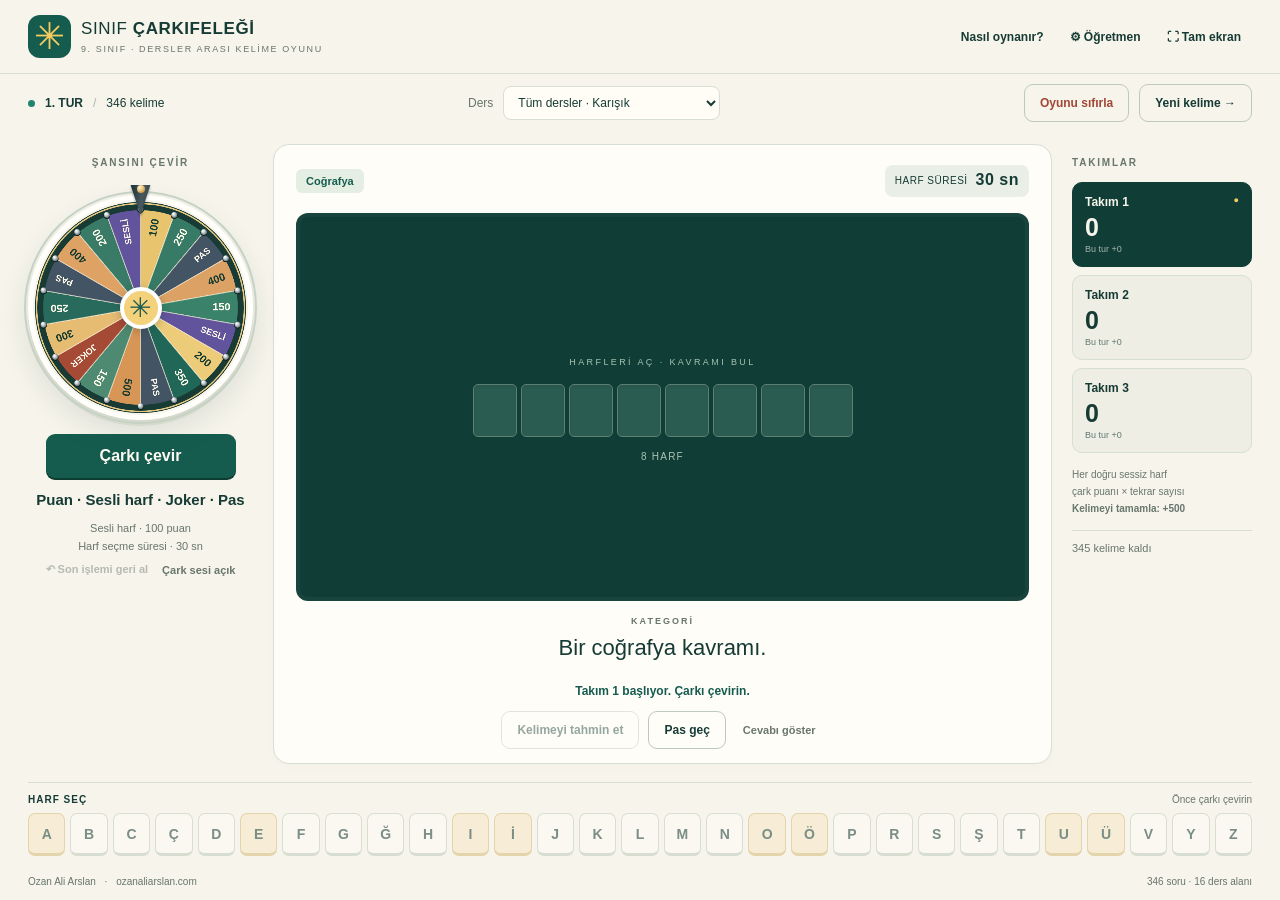
==== carkifelek/index.html @ 792aad3e "Add 18 equal wheel slices and physical peg-and-pointer motion" ====
<!doctype html>
<html lang="tr"><head><meta charset="utf-8"><meta name="viewport" content="width=device-width, initial-scale=1"><meta name="theme-color" content="#103d36"><meta name="description" content="9. sınıflar için dersler arası ve genel kültür oyunu: çarkı çevir, harf söyle, kelimeyi bul."><title>Sınıf Çarkıfeleği | Ozan Ali Arslan</title><link rel="stylesheet" href="style.css?v=5"></head>
<body>
<header><a class="brand" href="./"><span class="brand-icon">✳</span><span>SINIF <strong>ÇARKIFELEĞİ</strong><small>9. SINIF · DERSLER ARASI KELİME OYUNU</small></span></a><div class="header-actions"><button id="helpBtn" class="quiet">Nasıl oynanır?</button><button id="settingsBtn" class="quiet">⚙ Öğretmen</button><button id="fullBtn" class="quiet" title="Tam ekran">⛶ Tam ekran</button></div></header>
<div class="toolbar"><div><span class="live-dot"></span><b id="roundNumber">1. TUR</b><span class="divider">/</span><span id="poolCount"></span></div><label>Ders <select id="courseSelect" aria-label="Ders seçimi"><option value="">Tüm dersler · Karışık</option></select></label><div class="toolbar-actions"><button id="resetBtn" class="outline reset">Oyunu sıfırla</button><button id="nextBtn" class="outline">Yeni kelime →</button></div></div>
<main>
<aside class="wheel-panel"><div class="eyebrow">ŞANSINI ÇEVİR</div><div class="wheel-wrap"><div id="wheelPointer" class="pointer" aria-hidden="true"></div><canvas id="wheel" width="600" height="600" aria-label="18 eş dilimli çark. Üç pas, iki sesli harf ve bir joker."></canvas><div class="wheel-hub">✳</div></div><button id="spinBtn" class="primary spin">Çarkı çevir</button><div id="wheelValue" class="wheel-value">Harf başına puan</div><div class="mini-rule">Sesli harf · 100 puan<br>Harf seçme süresi · 30 sn</div><div class="wheel-tools"><button id="undoBtn" class="text-button">↶ Son işlemi geri al</button><button id="wheelSoundBtn" class="text-button" type="button" aria-pressed="true">Çark sesi açık</button></div></aside>
<section class="stage"><div class="stage-top"><span id="courseBadge" class="course-badge"></span><div id="letterTimer" class="letter-timer" role="timer" aria-label="Harf seçme süresi"><span>HARF SÜRESİ</span><strong id="letterSeconds">30 sn</strong></div></div><div class="board-shell"><div class="board-label">HARFLERİ AÇ · KAVRAMI BUL</div><div id="board" class="board" aria-label="Gizli kelime panosu"></div><div id="letterCount" class="letter-count"></div></div><div class="clue-label">KATEGORİ</div><p id="clue" class="clue"></p><div id="status" role="status" aria-live="polite" class="status"></div><div class="round-actions"><button id="guessBtn" class="outline" disabled title="Tahmin şimdilik kapalı">Kelimeyi tahmin et</button><button id="passBtn" class="outline">Pas geç</button><button id="revealBtn" class="text-button">Cevabı göster</button></div></section>
<aside class="scores"><div class="eyebrow">TAKIMLAR</div><div id="teams"></div><div class="score-note">Her doğru sessiz harf<br>çark puanı × tekrar sayısı<br><b>Kelimeyi tamamla: +500</b></div><div id="progress" class="progress"></div></aside>
</main>
<section class="keyboard-panel" aria-label="Harf seçimi"><div class="keyboard-label"><b>HARF SEÇ</b><span id="keyboardHint">Önce çarkı çevirin</span></div><div id="keyboard" class="keyboard"></div></section>
<footer><span>Ozan Ali Arslan <span class="footer-dot">·</span> ozanaliarslan.com</span><span id="bankInfo"></span></footer>
<dialog id="helpDialog"><div class="modal-head"><h2>Bir çark, bütün dersler.</h2><button data-close aria-label="Kapat">✕</button></div><p>3–4 kişilik takımlar kurun. Öğretmen siteyi tahtaya veya projeksiyona yansıtsın; öğrencilerin söyledikleri harfleri tıklasın.</p><ol>
<li><b>Çarkı çevirin.</b> Çarkta 18 eş dilim var. Üçü PAS. Çark durduğunda harf seçmek için 30 saniyeniz var. Süre dolarsa sıra diğer takıma geçer.</li>
<li><b>Sessiz harf seçin.</b> Doğru harfin tüm yerleri açılır ve her biri çarktaki puanı kazandırır. Doğru harfte yeniden çevirirsiniz. Yanlış harfte sıra geçer.</li>
<li><b>Sesli harf alın.</b> Kapalı sessiz harf kaldığı sürece seçtiğiniz her farklı sesli 100 puana mal olur. Harf kelimede yoksa da bedeli düşer. Tüm sessizler açılınca sesliler ücretsizdir.</li>
<li><b>Kelimeyi tamamlayın.</b> Son harfi açan takım 500 puan alır.</li>
</ol>
<p><b>Çarkın özel dilimleri.</b> <b>SESLİ</b> bir ücretsiz sesli harf hakkı verir. <b>JOKER</b> ücretsiz bir sesli ya da 300 puanlık bir sessiz harf seçtirir. <b>PAS</b> sırayı diğer takıma geçirir. Kelimedeki sesliler zaten açıksa SESLİ hakkı Joker'e dönüşür.</p>
<p><b>Türkçe.</b> I ve İ ayrı harflerdir. İngilizce cevaplarda standart İngilizce büyük harfler kullanılır.</p><p><b>Kategori ipuçları:</b> Ekranda yalnızca “Bir müzik terimi” veya “Bir ilimiz” gibi genel ifadeler görünür. Tanım verilmez; harf açarak ilerlenir.</p><p><b>Sınıf uygulaması:</b> Kelimeyi bulan takım kavramı bir cümleyle açıklasın veya örnek versin. Farklı takım üyeleri sırayla sözcü olsun. İşlediğiniz konular için ders filtresini veya kendi soru bankanızı kullanın.</p><details><summary>İçerik ve öğretim yaklaşımı</summary><p>9. sınıf düzeyindeki temel kavramlar ve ön öğrenmeler seçilmiştir. Kavram–ipucu eşleştirme, sözlü açıklama, örneklendirme ve iş birliği TYMM'nin beceri yaklaşımını destekler. Almanca ikinci yabancı dil, bilişim seçmeli alanı olarak sunulur; dersler okulun programına göre seçilebilir.</p><p><a href="https://tymm.meb.gov.tr/ogretim-programlari" target="_blank" rel="noopener">MEB öğretim programları ↗</a></p></details><button data-close class="primary wide">Oyuna dön</button></dialog>
<dialog id="settingsDialog"><div class="modal-head"><h2>Öğretmen masası</h2><button data-close aria-label="Kapat">✕</button></div><section class="settings-section"><h3>Takımları düzenle</h3><label>Takım sayısı<select id="teamCount"><option>2</option><option selected>3</option><option>4</option><option>5</option><option>6</option></select></label><div id="teamNames"></div><button id="saveTeams" class="primary">Takımları kaydet</button><p class="subtle">Takım sayısını değiştirmek puanları sıfırlar. Yalnızca ad değiştirmek puanları korur.</p></section><section class="settings-section"><h3>Kendi sorunu ekle</h3><form id="customForm"><label>Ders<input id="customCourse" required maxlength="60" placeholder="Örn. Matematik"></label><label>Kategori ipucu<textarea id="customClue" required maxlength="280" placeholder="Örn. Bir müzik terimi veya Bir ilimiz"></textarea></label><label>Cevap<input id="customAnswer" required maxlength="50" placeholder="Örn. MUTLAK DEĞER"></label><button type="submit" class="primary">Soruyu ekle</button></form><p id="customStatus" class="subtle"></p><div id="customList"></div></section><section class="settings-section"><h3>Oyun verileri</h3><p class="subtle">Puanlar ve eklediğiniz sorular bu tarayıcıda saklanır. Başka bilgisayara taşımak için oyun dosyasını dışa aktarın.</p><button id="exportBtn" class="outline">Oyunu dışa aktar</button><button id="importBtn" class="outline">İçe aktar</button><input id="importFile" hidden type="file" accept="application/json,.json"><p id="settingsStatus" role="status"></p></section></dialog>
<dialog id="confirmDialog"><div class="modal-head"><h2 id="confirmTitle"></h2><button data-close aria-label="Kapat">✕</button></div><p id="confirmText"></p><div class="round-actions"><button id="confirmYes" class="primary">Evet, devam et</button><button data-close class="outline">Vazgeç</button></div></dialog>
<script src="questions.js?v=5"></script><script src="app.js?v=5"></script></body></html>
---- carkifelek/style.css ----
:root{--ink:#163b35;--green:#155c4f;--deep:#103d36;--paper:#f6f4eb;--gold:#f3cc62;--line:#d7ded3;--muted:#68766c;--tile:clamp(24px,3.1vw,44px)}*{box-sizing:border-box}body{margin:0;background:var(--paper);color:var(--ink);font-family:Inter,Arial,sans-serif;min-height:100dvh;display:flex;flex-direction:column}button,input,select,textarea{font:inherit}button,select{cursor:pointer}button{border:0;border-radius:9px;padding:11px 15px;font-weight:700;transition:background .15s,transform .15s}button:hover:not(:disabled){filter:brightness(.95);transform:translateY(-1px)}button:focus-visible,select:focus-visible,input:focus-visible,textarea:focus-visible{outline:3px solid #d49d23;outline-offset:3px}button:disabled{cursor:default;opacity:.45}header{display:flex;justify-content:space-between;align-items:center;padding:15px 28px;border-bottom:1px solid var(--line);gap:12px}.brand{text-decoration:none;display:flex;align-items:center;gap:10px;color:var(--ink);font-size:17px;letter-spacing:.6px}.brand strong{font-weight:850}.brand small{display:block;font-size:9px;letter-spacing:1.6px;margin-top:5px;color:var(--muted)}.brand-icon{background:var(--green);color:var(--gold);width:43px;height:43px;border-radius:12px;display:grid;place-items:center;font-size:37px}.header-actions{display:flex;gap:4px}.quiet{background:transparent;font-size:12px;padding:9px 11px;color:var(--ink)}.toolbar{padding:10px 28px;display:flex;align-items:center;justify-content:space-between;gap:16px;font-size:12px}.toolbar>div{display:flex;gap:10px;align-items:center}.live-dot{width:7px;height:7px;background:#22836e;border-radius:50%}.divider{color:#aab6ad}.toolbar label{display:flex;align-items:center;gap:10px;color:var(--muted)}select{border:1px solid var(--line);border-radius:8px;padding:8px 26px 8px 10px;background:#fffdf6;color:var(--ink);max-width:300px}.outline{background:transparent;border:1px solid #bdc9bd;color:var(--ink);font-size:12px}.primary{background:var(--green);color:#fffdf4;box-shadow:0 2px 0 #0c3c32}.primary span{font-size:11px;margin-left:10px;padding:3px 6px;border-radius:5px;background:#ffffff20}.text-button{background:transparent;color:var(--muted);font-size:11px;padding:8px}.danger{background:#f6e4dd;color:#973d29;margin-top:14px;font-size:12px}main{display:grid;grid-template-columns:225px minmax(0,1fr) 180px;gap:20px;margin:2px 28px 12px;flex:1;min-height:370px}.wheel-panel{display:flex;align-items:center;flex-direction:column;padding:13px 0}.eyebrow{font-size:10px;letter-spacing:1.8px;color:var(--muted);font-weight:800}.wheel-wrap{width:212px;height:212px;position:relative;margin:19px 0 14px}canvas{display:block;width:100%;height:100%;border-radius:50%;box-shadow:0 6px 0 #d6dacc,0 12px 30px #173e3520;border:5px solid #fffefa;transition:transform 2.8s cubic-bezier(.12,.7,.15,1)}.pointer{position:absolute;top:-9px;left:calc(50% - 10px);z-index:2;width:0;height:0;border-left:10px solid transparent;border-right:10px solid transparent;border-top:24px solid var(--ink);filter:drop-shadow(0 2px 1px #ffffff77)}.wheel-hub{position:absolute;left:calc(50% - 21px);top:calc(50% - 21px);width:42px;height:42px;background:var(--paper);border:4px solid #fff;border-radius:50%;display:grid;place-items:center;font-size:27px;color:var(--green)}.spin{width:190px;padding:13px}.wheel-value{font-weight:700;font-size:15px;margin-top:13px;text-align:center;min-height:19px}.mini-rule{font-size:11px;line-height:1.6;color:var(--muted);text-align:center;margin-top:10px}.stage{background:#fffdf8;border:1px solid var(--line);border-radius:16px;padding:20px 22px 14px;display:flex;flex-direction:column;align-items:center;min-width:0;box-shadow:0 4px 10px #24483604}.stage-top{display:flex;justify-content:space-between;width:100%;align-items:center;gap:12px}.course-badge{color:var(--green);background:#e5eee3;padding:6px 10px;border-radius:6px;font-size:11px;font-weight:800;max-width:65%}.theme{font-size:11px;color:var(--muted);text-align:right}.board-shell{background:var(--deep);border-radius:12px;width:100%;padding:18px 10px 14px;margin:16px 0 15px;flex:1;display:flex;flex-direction:column;align-items:center;justify-content:center;min-height:168px;box-shadow:inset 0 0 0 4px #ffffff09}.board-label{font-size:9px;letter-spacing:2.4px;color:#a5c3b1;margin-bottom:17px}.board{display:flex;flex-wrap:wrap;justify-content:center;align-items:center;gap:9px 15px;width:100%;max-width:100%}.word{display:flex;gap:4px;max-width:100%}.tile{width:var(--tile);height:calc(var(--tile)*1.2);background:#f4f2df;border-radius:5px;border-bottom:3px solid #c4c8b5;display:grid;place-items:center;color:var(--ink);font-size:calc(var(--tile)*.63);font-weight:800;box-shadow:0 2px 2px #0002}.tile.hidden{background:#2b5c51;border:1px solid #5c8072;color:transparent;box-shadow:inset 0 2px 3px #0001}.tile.revealed{background:#f7d56b;animation:light .6s ease}.letter-count{font-size:10px;color:#abc3b4;letter-spacing:1.2px;margin-top:14px}.clue-label{font-size:9px;letter-spacing:2px;color:var(--muted);font-weight:700}.clue{font-size:clamp(15px,1.5vw,21px);line-height:1.4;text-align:center;margin:7px 0 11px;max-width:760px}.status{font-size:12px;font-weight:700;min-height:32px;text-align:center;color:var(--green);display:flex;align-items:center;justify-content:center}.status.error{color:#a7472e}.status.win{color:#8b6511}.round-actions{display:flex;flex-wrap:wrap;align-items:center;justify-content:center;gap:9px;margin-top:4px}.round-actions .primary{font-size:12px}.scores{padding-top:13px}.scores>.eyebrow{margin-bottom:14px}.team-card{padding:12px;border:1px solid var(--line);border-radius:10px;margin-bottom:8px;background:#eeeee4;position:relative}.team-card.active{background:var(--deep);color:var(--paper);border-color:var(--deep)}.team-name{font-weight:700;font-size:12px;overflow-wrap:anywhere;padding-right:15px}.team-card.active .team-name:after{content:'●';color:var(--gold);position:absolute;right:12px;top:12px;font-size:9px}.team-score{font-size:25px;letter-spacing:-.8px;font-weight:800;margin-top:4px}.team-round{font-size:9px;opacity:.65;margin-top:2px}.score-note{font-size:10px;color:var(--muted);line-height:1.7;margin:13px 0}.progress{border-top:1px solid var(--line);padding-top:11px;color:var(--muted);font-size:11px}.keyboard-panel{margin:0 28px;padding:11px 0 9px;border-top:1px solid var(--line)}.keyboard-label{display:flex;justify-content:space-between;font-size:10px;letter-spacing:1px;margin-bottom:8px}.keyboard-label span{color:var(--muted);letter-spacing:0}.keyboard{display:flex;flex-wrap:wrap;justify-content:center;gap:5px}.key{height:36px;min-width:31px;flex:1;max-width:46px;padding:5px 2px;border:1px solid #bfcdbf;border-bottom:3px solid #c0cbbc;border-radius:7px;background:#fffdf7;color:var(--ink);font-size:14px}.key.hit:disabled{background:#cbe4d4;color:#1f6756;opacity:1;border-color:#a7cdb8}.key.miss:disabled{background:#e5e5dd;color:#a8aea6;opacity:1;border-color:#dddfd5}.key:disabled:not(.hit):not(.miss){opacity:.55}footer{display:flex;justify-content:space-between;padding:11px 28px 13px;font-size:10px;color:var(--muted)}.footer-dot{margin:0 6px}dialog{border:1px solid #c8d4c7;border-radius:18px;background:var(--paper);color:var(--ink);padding:27px;max-width:660px;width:calc(100% - 32px);max-height:85dvh;box-shadow:0 20px 90px #001d2866}dialog::backdrop{background:#092e2ad9;backdrop-filter:blur(5px)}dialog p,dialog li{font-size:14px;line-height:1.65}.modal-head{display:flex;align-items:center;justify-content:space-between;gap:12px;margin-bottom:18px}.modal-head h2{font-size:24px;letter-spacing:-.5px;margin:0}.modal-head button{background:#e5e8db;color:var(--ink);padding:8px 12px}dialog label{display:flex;flex-direction:column;gap:6px;font-size:12px;margin-bottom:12px;font-weight:700}input,textarea{width:100%;padding:11px;border:1px solid #bfcbbe;border-radius:8px;background:#fffefa;color:var(--ink)}textarea{min-height:75px;resize:vertical}.subtle{color:var(--muted);font-size:12px!important}.wide{width:100%;margin-top:15px}details{font-size:12px;margin-top:20px}summary{cursor:pointer;font-weight:700}.settings-section{padding:0 0 22px;margin-bottom:20px;border-bottom:1px solid var(--line)}h3{font-size:16px}.custom-item{padding:9px;background:#e9ede0;border-radius:8px;margin-top:7px;display:flex;justify-content:space-between;gap:15px;font-size:12px;align-items:center}.custom-item button{padding:5px 8px;color:#9a4834;background:#fff9}.portrait-note{display:none}@keyframes light{0%{transform:rotateY(90deg);background:#fffef3;box-shadow:0 0 28px #ffec9d}100%{transform:rotateY(0)}}@media(min-width:1100px) and (min-height:780px){main{margin-top:12px;margin-bottom:18px}.wheel-wrap{width:225px;height:225px;margin-top:27px}.clue{font-size:22px}.board-shell{min-height:230px}.key{height:43px}}@media(max-height:730px) and (min-width:1000px){header{padding-top:10px;padding-bottom:10px}.toolbar{padding-top:6px;padding-bottom:8px}main{min-height:332px;gap:15px}.wheel-wrap{width:185px;height:185px;margin:12px 0}.stage{padding:14px 17px 10px}.board-shell{margin:12px 0 10px;min-height:145px;padding:12px 8px}.board-label{margin-bottom:12px}.letter-count{margin-top:12px}.clue{font-size:17px;margin:6px 0}.mini-rule{margin-top:7px}.team-card{padding:9px}.team-score{font-size:23px}.keyboard-panel{padding-top:8px}.key{height:33px}footer{padding-top:8px;padding-bottom:9px}}@media(max-width:1100px){main{grid-template-columns:185px minmax(0,1fr) 145px;gap:13px;margin-left:18px;margin-right:18px}.wheel-wrap{width:175px;height:175px}.spin{width:165px}.stage{padding:14px}.round-actions{gap:5px}.round-actions button{padding:9px 10px}.toolbar,header{padding-left:18px;padding-right:18px}.brand{font-size:15px}.header-actions button{font-size:11px;padding:8px}.key{min-width:27px}.keyboard{gap:3px}.keyboard-panel{margin-left:18px;margin-right:18px}.theme{font-size:10px}.course-badge{font-size:10px}}@media(max-width:800px){header{align-items:flex-start}.brand{font-size:13px}.brand small{font-size:7px;letter-spacing:.8px}.brand-icon{width:33px;height:33px;font-size:27px}.header-actions{flex-wrap:wrap;justify-content:flex-end;max-width:165px}.toolbar{flex-wrap:wrap;gap:8px}.toolbar>div{order:0}.toolbar label{order:2;width:100%}.toolbar select{max-width:100%;flex:1}.toolbar button{order:1}main{grid-template-columns:1fr 150px;gap:10px}.stage{grid-column:1/3;grid-row:1;min-height:340px}.wheel-panel{grid-column:1;grid-row:2;align-items:center}.scores{grid-column:2;grid-row:2}.wheel-wrap{width:175px;height:175px}.key{min-width:33px;height:38px}.keyboard{gap:5px}.keyboard-panel{margin-top:10px}.score-note{display:none}footer{gap:10px;font-size:9px}.team-score{font-size:23px}.clue{font-size:17px}:root{--tile:clamp(22px,5.7vw,42px)}}@media(prefers-reduced-motion:reduce){canvas{transition-duration:.05s}.tile.revealed{animation:none}}

.toolbar-actions { display: flex; gap: 8px; }
.toolbar-actions .reset { color: #a24636; }
.letter-timer {
 position: relative;
 display: flex;
 align-items: center;
 gap: 8px;
 padding: 6px 10px 8px;
 border-radius: 8px;
 overflow: hidden;
 background: #e9eee7;
 color: var(--ink);
 white-space: nowrap;
 font-size: 10px;
 letter-spacing: .05em;
}
.letter-timer strong { font-size: 16px; font-variant-numeric: tabular-nums; }
.letter-timer.active { background: #f9eac7; }
.letter-timer.urgent { background: #f6d8d0; color: #972f20; }
.letter-timer.active::after {
 content: "";
 position: absolute;
 bottom: 0;
 left: 0;
 height: 3px;
 width: var(--time-left);
 background: currentColor;
 transition: width .2s linear;
}
.key.vowel:not(.hit):not(.miss) { background: #f8e9c6; border-color: #d6ba79; }
.wheel-wrap canvas { outline: 2px solid #c6d2c5; outline-offset: 2px; }
.wheel-hub { background: #f4d27c; color: #215a4f; box-shadow: 0 2px 10px #152e3540; }
@media (max-width: 540px) {
 .toolbar-actions { flex-wrap: wrap; justify-content: flex-end; }
 .letter-timer { gap: 5px; padding-inline: 7px; }
}

.wheel-wrap canvas { transition: none; }
.wheel-wrap .pointer {
 top: -12px;
 left: calc(50% - 11px);
 width: 22px;
 height: 31px;
 border: 0;
 filter: drop-shadow(0 2px 1px #0b201d55);
 transform: rotate(var(--needle-bend, 0deg));
 transform-origin: 50% 5px;
}
.wheel-wrap .pointer::before {
 content: "";
 position: absolute;
 inset: 2px 0 0;
 clip-path: polygon(5% 0, 95% 0, 72% 53%, 53% 100%, 47% 100%, 28% 53%);
 background: linear-gradient(100deg, #152e35, #4a5860 52%, #203938);
}
.wheel-wrap .pointer::after {
 content: "";
 position: absolute;
 top: 2px;
 left: 7px;
 width: 8px;
 height: 8px;
 border-radius: 50%;
 background: radial-gradient(circle at 35% 30%, #fff5cb, #d7a14f 70%, #705133);
}
.wheel-tools {
 display: flex;
 flex-wrap: wrap;
 align-items: center;
 justify-content: center;
 gap: 2px;
}
.wheel-tools .text-button { padding-inline: 6px; }
#wheelSoundBtn[aria-pressed="false"] { color: #66716e; }
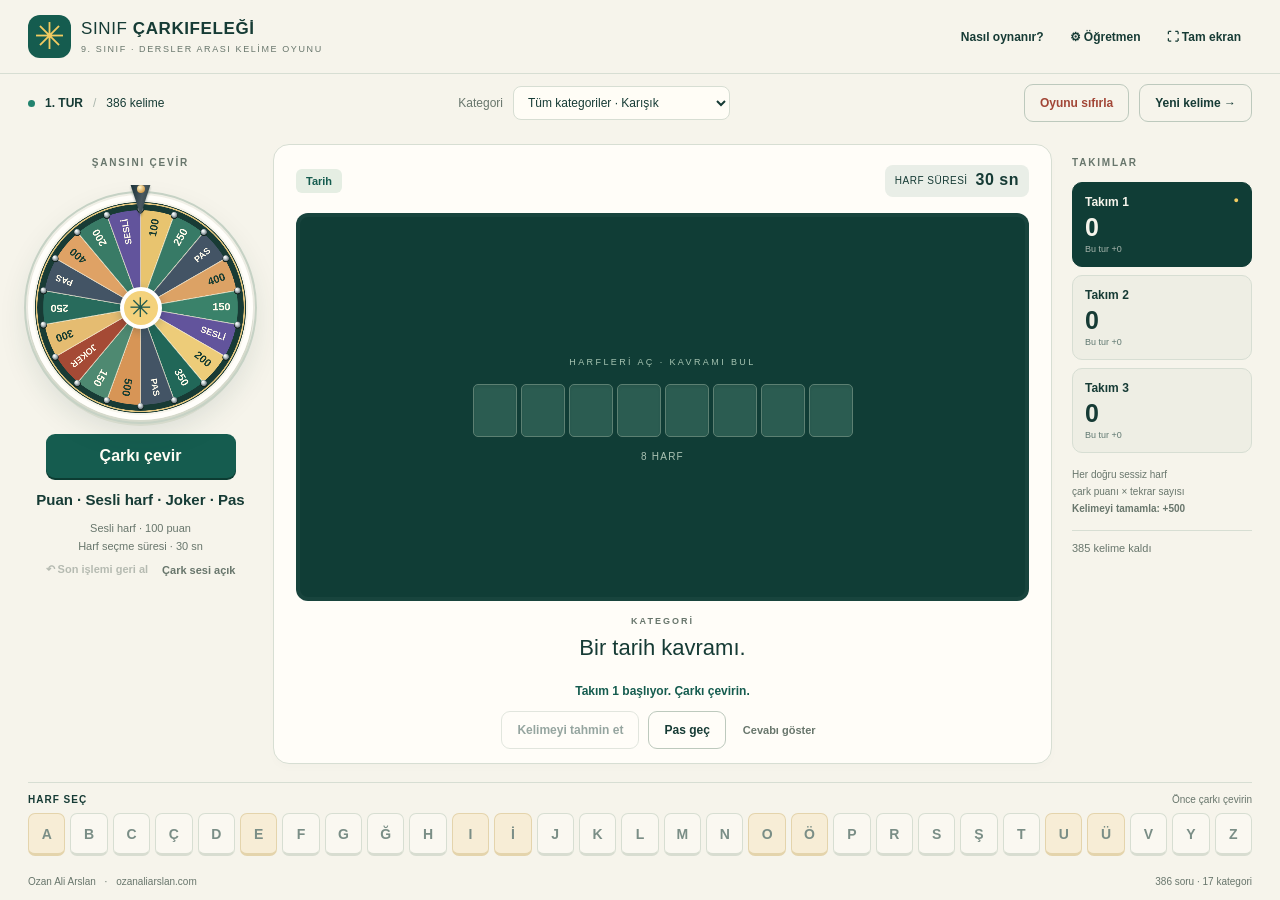
==== commit 2e1acbd9: "Add 40 historical figures with full names" ====
--- a/carkifelek/index.html
+++ b/carkifelek/index.html
@@ -2,7 +2,7 @@
 <html lang="tr"><head><meta charset="utf-8"><meta name="viewport" content="width=device-width, initial-scale=1"><meta name="theme-color" content="#103d36"><meta name="description" content="9. sınıflar için dersler arası ve genel kültür oyunu: çarkı çevir, harf söyle, kelimeyi bul."><title>Sınıf Çarkıfeleği | Ozan Ali Arslan</title><link rel="stylesheet" href="style.css?v=5"></head>
 <body>
 <header><a class="brand" href="./"><span class="brand-icon">✳</span><span>SINIF <strong>ÇARKIFELEĞİ</strong><small>9. SINIF · DERSLER ARASI KELİME OYUNU</small></span></a><div class="header-actions"><button id="helpBtn" class="quiet">Nasıl oynanır?</button><button id="settingsBtn" class="quiet">⚙ Öğretmen</button><button id="fullBtn" class="quiet" title="Tam ekran">⛶ Tam ekran</button></div></header>
-<div class="toolbar"><div><span class="live-dot"></span><b id="roundNumber">1. TUR</b><span class="divider">/</span><span id="poolCount"></span></div><label>Ders <select id="courseSelect" aria-label="Ders seçimi"><option value="">Tüm dersler · Karışık</option></select></label><div class="toolbar-actions"><button id="resetBtn" class="outline reset">Oyunu sıfırla</button><button id="nextBtn" class="outline">Yeni kelime →</button></div></div>
+<div class="toolbar"><div><span class="live-dot"></span><b id="roundNumber">1. TUR</b><span class="divider">/</span><span id="poolCount"></span></div><label>Kategori <select id="courseSelect" aria-label="Kategori seçimi"><option value="">Tüm kategoriler · Karışık</option></select></label><div class="toolbar-actions"><button id="resetBtn" class="outline reset">Oyunu sıfırla</button><button id="nextBtn" class="outline">Yeni kelime →</button></div></div>
 <main>
 <aside class="wheel-panel"><div class="eyebrow">ŞANSINI ÇEVİR</div><div class="wheel-wrap"><div id="wheelPointer" class="pointer" aria-hidden="true"></div><canvas id="wheel" width="600" height="600" aria-label="18 eş dilimli çark. Üç pas, iki sesli harf ve bir joker."></canvas><div class="wheel-hub">✳</div></div><button id="spinBtn" class="primary spin">Çarkı çevir</button><div id="wheelValue" class="wheel-value">Harf başına puan</div><div class="mini-rule">Sesli harf · 100 puan<br>Harf seçme süresi · 30 sn</div><div class="wheel-tools"><button id="undoBtn" class="text-button">↶ Son işlemi geri al</button><button id="wheelSoundBtn" class="text-button" type="button" aria-pressed="true">Çark sesi açık</button></div></aside>
 <section class="stage"><div class="stage-top"><span id="courseBadge" class="course-badge"></span><div id="letterTimer" class="letter-timer" role="timer" aria-label="Harf seçme süresi"><span>HARF SÜRESİ</span><strong id="letterSeconds">30 sn</strong></div></div><div class="board-shell"><div class="board-label">HARFLERİ AÇ · KAVRAMI BUL</div><div id="board" class="board" aria-label="Gizli kelime panosu"></div><div id="letterCount" class="letter-count"></div></div><div class="clue-label">KATEGORİ</div><p id="clue" class="clue"></p><div id="status" role="status" aria-live="polite" class="status"></div><div class="round-actions"><button id="guessBtn" class="outline" disabled title="Tahmin şimdilik kapalı">Kelimeyi tahmin et</button><button id="passBtn" class="outline">Pas geç</button><button id="revealBtn" class="text-button">Cevabı göster</button></div></section>
@@ -20,4 +20,4 @@
 <p><b>Türkçe.</b> I ve İ ayrı harflerdir. İngilizce cevaplarda standart İngilizce büyük harfler kullanılır.</p><p><b>Kategori ipuçları:</b> Ekranda yalnızca “Bir müzik terimi” veya “Bir ilimiz” gibi genel ifadeler görünür. Tanım verilmez; harf açarak ilerlenir.</p><p><b>Sınıf uygulaması:</b> Kelimeyi bulan takım kavramı bir cümleyle açıklasın veya örnek versin. Farklı takım üyeleri sırayla sözcü olsun. İşlediğiniz konular için ders filtresini veya kendi soru bankanızı kullanın.</p><details><summary>İçerik ve öğretim yaklaşımı</summary><p>9. sınıf düzeyindeki temel kavramlar ve ön öğrenmeler seçilmiştir. Kavram–ipucu eşleştirme, sözlü açıklama, örneklendirme ve iş birliği TYMM'nin beceri yaklaşımını destekler. Almanca ikinci yabancı dil, bilişim seçmeli alanı olarak sunulur; dersler okulun programına göre seçilebilir.</p><p><a href="https://tymm.meb.gov.tr/ogretim-programlari" target="_blank" rel="noopener">MEB öğretim programları ↗</a></p></details><button data-close class="primary wide">Oyuna dön</button></dialog>
 <dialog id="settingsDialog"><div class="modal-head"><h2>Öğretmen masası</h2><button data-close aria-label="Kapat">✕</button></div><section class="settings-section"><h3>Takımları düzenle</h3><label>Takım sayısı<select id="teamCount"><option>2</option><option selected>3</option><option>4</option><option>5</option><option>6</option></select></label><div id="teamNames"></div><button id="saveTeams" class="primary">Takımları kaydet</button><p class="subtle">Takım sayısını değiştirmek puanları sıfırlar. Yalnızca ad değiştirmek puanları korur.</p></section><section class="settings-section"><h3>Kendi sorunu ekle</h3><form id="customForm"><label>Ders<input id="customCourse" required maxlength="60" placeholder="Örn. Matematik"></label><label>Kategori ipucu<textarea id="customClue" required maxlength="280" placeholder="Örn. Bir müzik terimi veya Bir ilimiz"></textarea></label><label>Cevap<input id="customAnswer" required maxlength="50" placeholder="Örn. MUTLAK DEĞER"></label><button type="submit" class="primary">Soruyu ekle</button></form><p id="customStatus" class="subtle"></p><div id="customList"></div></section><section class="settings-section"><h3>Oyun verileri</h3><p class="subtle">Puanlar ve eklediğiniz sorular bu tarayıcıda saklanır. Başka bilgisayara taşımak için oyun dosyasını dışa aktarın.</p><button id="exportBtn" class="outline">Oyunu dışa aktar</button><button id="importBtn" class="outline">İçe aktar</button><input id="importFile" hidden type="file" accept="application/json,.json"><p id="settingsStatus" role="status"></p></section></dialog>
 <dialog id="confirmDialog"><div class="modal-head"><h2 id="confirmTitle"></h2><button data-close aria-label="Kapat">✕</button></div><p id="confirmText"></p><div class="round-actions"><button id="confirmYes" class="primary">Evet, devam et</button><button data-close class="outline">Vazgeç</button></div></dialog>
-<script src="questions.js?v=5"></script><script src="app.js?v=5"></script></body></html>
+<script src="questions.js?v=6"></script><script src="app.js?v=6"></script></body></html>
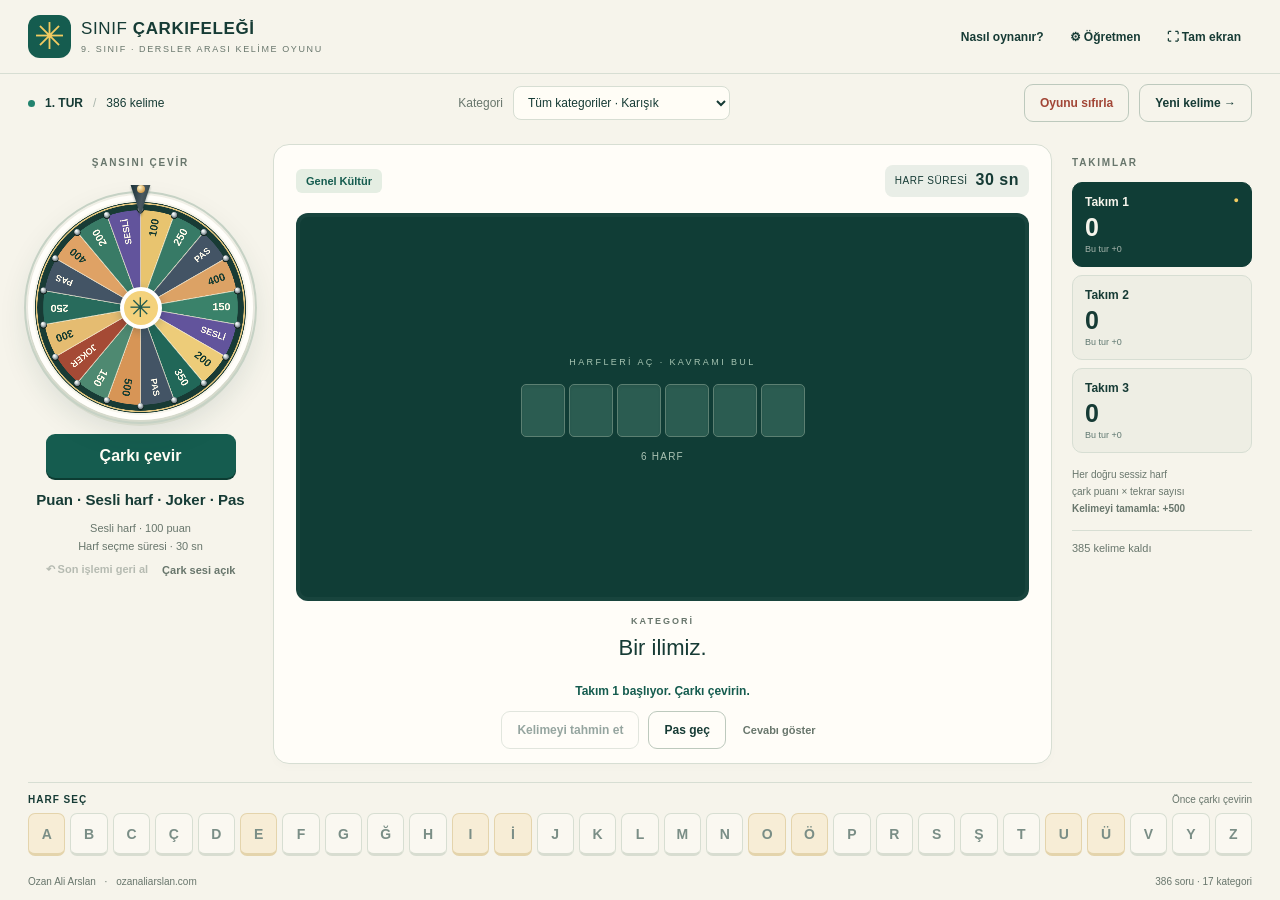
==== commit e5c94a6e: "Show short explanations after classroom wheel answers are revealed" ====
--- a/carkifelek/index.html
+++ b/carkifelek/index.html
@@ -1,11 +1,15 @@
 <!doctype html>
-<html lang="tr"><head><meta charset="utf-8"><meta name="viewport" content="width=device-width, initial-scale=1"><meta name="theme-color" content="#103d36"><meta name="description" content="9. sınıflar için dersler arası ve genel kültür oyunu: çarkı çevir, harf söyle, kelimeyi bul."><title>Sınıf Çarkıfeleği | Ozan Ali Arslan</title><link rel="stylesheet" href="style.css?v=5"></head>
+<html lang="tr"><head><meta charset="utf-8"><meta name="viewport" content="width=device-width, initial-scale=1"><meta name="theme-color" content="#103d36"><meta name="description" content="9. sınıflar için dersler arası ve genel kültür oyunu: çarkı çevir, harf söyle, kelimeyi bul."><title>Sınıf Çarkıfeleği | Ozan Ali Arslan</title><link rel="stylesheet" href="style.css?v=7"></head>
 <body>
 <header><a class="brand" href="./"><span class="brand-icon">✳</span><span>SINIF <strong>ÇARKIFELEĞİ</strong><small>9. SINIF · DERSLER ARASI KELİME OYUNU</small></span></a><div class="header-actions"><button id="helpBtn" class="quiet">Nasıl oynanır?</button><button id="settingsBtn" class="quiet">⚙ Öğretmen</button><button id="fullBtn" class="quiet" title="Tam ekran">⛶ Tam ekran</button></div></header>
 <div class="toolbar"><div><span class="live-dot"></span><b id="roundNumber">1. TUR</b><span class="divider">/</span><span id="poolCount"></span></div><label>Kategori <select id="courseSelect" aria-label="Kategori seçimi"><option value="">Tüm kategoriler · Karışık</option></select></label><div class="toolbar-actions"><button id="resetBtn" class="outline reset">Oyunu sıfırla</button><button id="nextBtn" class="outline">Yeni kelime →</button></div></div>
 <main>
 <aside class="wheel-panel"><div class="eyebrow">ŞANSINI ÇEVİR</div><div class="wheel-wrap"><div id="wheelPointer" class="pointer" aria-hidden="true"></div><canvas id="wheel" width="600" height="600" aria-label="18 eş dilimli çark. Üç pas, iki sesli harf ve bir joker."></canvas><div class="wheel-hub">✳</div></div><button id="spinBtn" class="primary spin">Çarkı çevir</button><div id="wheelValue" class="wheel-value">Harf başına puan</div><div class="mini-rule">Sesli harf · 100 puan<br>Harf seçme süresi · 30 sn</div><div class="wheel-tools"><button id="undoBtn" class="text-button">↶ Son işlemi geri al</button><button id="wheelSoundBtn" class="text-button" type="button" aria-pressed="true">Çark sesi açık</button></div></aside>
-<section class="stage"><div class="stage-top"><span id="courseBadge" class="course-badge"></span><div id="letterTimer" class="letter-timer" role="timer" aria-label="Harf seçme süresi"><span>HARF SÜRESİ</span><strong id="letterSeconds">30 sn</strong></div></div><div class="board-shell"><div class="board-label">HARFLERİ AÇ · KAVRAMI BUL</div><div id="board" class="board" aria-label="Gizli kelime panosu"></div><div id="letterCount" class="letter-count"></div></div><div class="clue-label">KATEGORİ</div><p id="clue" class="clue"></p><div id="status" role="status" aria-live="polite" class="status"></div><div class="round-actions"><button id="guessBtn" class="outline" disabled title="Tahmin şimdilik kapalı">Kelimeyi tahmin et</button><button id="passBtn" class="outline">Pas geç</button><button id="revealBtn" class="text-button">Cevabı göster</button></div></section>
+<section class="stage"><div class="stage-top"><span id="courseBadge" class="course-badge"></span><div id="letterTimer" class="letter-timer" role="timer" aria-label="Harf seçme süresi"><span>HARF SÜRESİ</span><strong id="letterSeconds">30 sn</strong></div></div><div class="board-shell"><div class="board-label">HARFLERİ AÇ · KAVRAMI BUL</div><div id="board" class="board" aria-label="Gizli kelime panosu"></div><div id="letterCount" class="letter-count"></div></div><div id="clueLabel" class="clue-label">KATEGORİ</div><p id="clue" class="clue"></p>
+<aside id="answerNote" class="answer-note" aria-live="polite" hidden>
+ <h2>Bilgi notu</h2>
+ <p id="answerNoteText"></p>
+</aside><div id="status" role="status" aria-live="polite" class="status"></div><div class="round-actions"><button id="guessBtn" class="outline" disabled title="Tahmin şimdilik kapalı">Kelimeyi tahmin et</button><button id="passBtn" class="outline">Pas geç</button><button id="revealBtn" class="text-button">Cevabı göster</button></div></section>
 <aside class="scores"><div class="eyebrow">TAKIMLAR</div><div id="teams"></div><div class="score-note">Her doğru sessiz harf<br>çark puanı × tekrar sayısı<br><b>Kelimeyi tamamla: +500</b></div><div id="progress" class="progress"></div></aside>
 </main>
 <section class="keyboard-panel" aria-label="Harf seçimi"><div class="keyboard-label"><b>HARF SEÇ</b><span id="keyboardHint">Önce çarkı çevirin</span></div><div id="keyboard" class="keyboard"></div></section>
@@ -14,10 +18,10 @@
 <li><b>Çarkı çevirin.</b> Çarkta 18 eş dilim var. Üçü PAS. Çark durduğunda harf seçmek için 30 saniyeniz var. Süre dolarsa sıra diğer takıma geçer.</li>
 <li><b>Sessiz harf seçin.</b> Doğru harfin tüm yerleri açılır ve her biri çarktaki puanı kazandırır. Doğru harfte yeniden çevirirsiniz. Yanlış harfte sıra geçer.</li>
 <li><b>Sesli harf alın.</b> Kapalı sessiz harf kaldığı sürece seçtiğiniz her farklı sesli 100 puana mal olur. Harf kelimede yoksa da bedeli düşer. Tüm sessizler açılınca sesliler ücretsizdir.</li>
-<li><b>Kelimeyi tamamlayın.</b> Son harfi açan takım 500 puan alır.</li>
+<li><b>Kelimeyi tamamlayın.</b> Son harfi açan takım 500 puan alır. Cevap açıldığında tahtanın altında kısa bir bilgi notu görünür.</li>
 </ol>
 <p><b>Çarkın özel dilimleri.</b> <b>SESLİ</b> bir ücretsiz sesli harf hakkı verir. <b>JOKER</b> ücretsiz bir sesli ya da 300 puanlık bir sessiz harf seçtirir. <b>PAS</b> sırayı diğer takıma geçirir. Kelimedeki sesliler zaten açıksa SESLİ hakkı Joker'e dönüşür.</p>
 <p><b>Türkçe.</b> I ve İ ayrı harflerdir. İngilizce cevaplarda standart İngilizce büyük harfler kullanılır.</p><p><b>Kategori ipuçları:</b> Ekranda yalnızca “Bir müzik terimi” veya “Bir ilimiz” gibi genel ifadeler görünür. Tanım verilmez; harf açarak ilerlenir.</p><p><b>Sınıf uygulaması:</b> Kelimeyi bulan takım kavramı bir cümleyle açıklasın veya örnek versin. Farklı takım üyeleri sırayla sözcü olsun. İşlediğiniz konular için ders filtresini veya kendi soru bankanızı kullanın.</p><details><summary>İçerik ve öğretim yaklaşımı</summary><p>9. sınıf düzeyindeki temel kavramlar ve ön öğrenmeler seçilmiştir. Kavram–ipucu eşleştirme, sözlü açıklama, örneklendirme ve iş birliği TYMM'nin beceri yaklaşımını destekler. Almanca ikinci yabancı dil, bilişim seçmeli alanı olarak sunulur; dersler okulun programına göre seçilebilir.</p><p><a href="https://tymm.meb.gov.tr/ogretim-programlari" target="_blank" rel="noopener">MEB öğretim programları ↗</a></p></details><button data-close class="primary wide">Oyuna dön</button></dialog>
-<dialog id="settingsDialog"><div class="modal-head"><h2>Öğretmen masası</h2><button data-close aria-label="Kapat">✕</button></div><section class="settings-section"><h3>Takımları düzenle</h3><label>Takım sayısı<select id="teamCount"><option>2</option><option selected>3</option><option>4</option><option>5</option><option>6</option></select></label><div id="teamNames"></div><button id="saveTeams" class="primary">Takımları kaydet</button><p class="subtle">Takım sayısını değiştirmek puanları sıfırlar. Yalnızca ad değiştirmek puanları korur.</p></section><section class="settings-section"><h3>Kendi sorunu ekle</h3><form id="customForm"><label>Ders<input id="customCourse" required maxlength="60" placeholder="Örn. Matematik"></label><label>Kategori ipucu<textarea id="customClue" required maxlength="280" placeholder="Örn. Bir müzik terimi veya Bir ilimiz"></textarea></label><label>Cevap<input id="customAnswer" required maxlength="50" placeholder="Örn. MUTLAK DEĞER"></label><button type="submit" class="primary">Soruyu ekle</button></form><p id="customStatus" class="subtle"></p><div id="customList"></div></section><section class="settings-section"><h3>Oyun verileri</h3><p class="subtle">Puanlar ve eklediğiniz sorular bu tarayıcıda saklanır. Başka bilgisayara taşımak için oyun dosyasını dışa aktarın.</p><button id="exportBtn" class="outline">Oyunu dışa aktar</button><button id="importBtn" class="outline">İçe aktar</button><input id="importFile" hidden type="file" accept="application/json,.json"><p id="settingsStatus" role="status"></p></section></dialog>
+<dialog id="settingsDialog"><div class="modal-head"><h2>Öğretmen masası</h2><button data-close aria-label="Kapat">✕</button></div><section class="settings-section"><h3>Takımları düzenle</h3><label>Takım sayısı<select id="teamCount"><option>2</option><option selected>3</option><option>4</option><option>5</option><option>6</option></select></label><div id="teamNames"></div><button id="saveTeams" class="primary">Takımları kaydet</button><p class="subtle">Takım sayısını değiştirmek puanları sıfırlar. Yalnızca ad değiştirmek puanları korur.</p></section><section class="settings-section"><h3>Kendi sorunu ekle</h3><form id="customForm"><label>Ders<input id="customCourse" required maxlength="60" placeholder="Örn. Matematik"></label><label>Kategori ipucu<textarea id="customClue" required maxlength="280" placeholder="Örn. Bir müzik terimi veya Bir ilimiz"></textarea></label><label>Cevap<input id="customAnswer" required maxlength="50" placeholder="Örn. MUTLAK DEĞER"></label><label>Kısa açıklama (isteğe bağlı)<textarea id="customExplanation" maxlength="320" placeholder="Cevap açıldıktan sonra gösterilir"></textarea></label><button type="submit" class="primary">Soruyu ekle</button></form><p id="customStatus" class="subtle"></p><div id="customList"></div></section><section class="settings-section"><h3>Oyun verileri</h3><p class="subtle">Puanlar ve eklediğiniz sorular bu tarayıcıda saklanır. Başka bilgisayara taşımak için oyun dosyasını dışa aktarın.</p><button id="exportBtn" class="outline">Oyunu dışa aktar</button><button id="importBtn" class="outline">İçe aktar</button><input id="importFile" hidden type="file" accept="application/json,.json"><p id="settingsStatus" role="status"></p></section></dialog>
 <dialog id="confirmDialog"><div class="modal-head"><h2 id="confirmTitle"></h2><button data-close aria-label="Kapat">✕</button></div><p id="confirmText"></p><div class="round-actions"><button id="confirmYes" class="primary">Evet, devam et</button><button data-close class="outline">Vazgeç</button></div></dialog>
-<script src="questions.js?v=6"></script><script src="app.js?v=6"></script></body></html>
+<script src="questions.js?v=7"></script><script src="app.js?v=7"></script></body></html>
--- a/carkifelek/style.css
+++ b/carkifelek/style.css
@@ -74,3 +74,17 @@
 }
 .wheel-tools .text-button { padding-inline: 6px; }
 #wheelSoundBtn[aria-pressed="false"] { color: #66716e; }
+
+.answer-note {
+ width: min(100%, 760px);
+ margin: 3px 0 9px;
+ padding: 10px 14px;
+ border: 1px solid #d8e4da;
+ border-left: 3px solid #548873;
+ border-radius: 8px;
+ background: #eef5ec;
+ color: var(--ink);
+}
+.answer-note[hidden] { display: none; }
+.answer-note h2 { margin: 0 0 4px; font-size: 12px; }
+.answer-note p { margin: 0; font-size: clamp(14px, 1.3vw, 18px); line-height: 1.4; overflow-wrap: anywhere; }
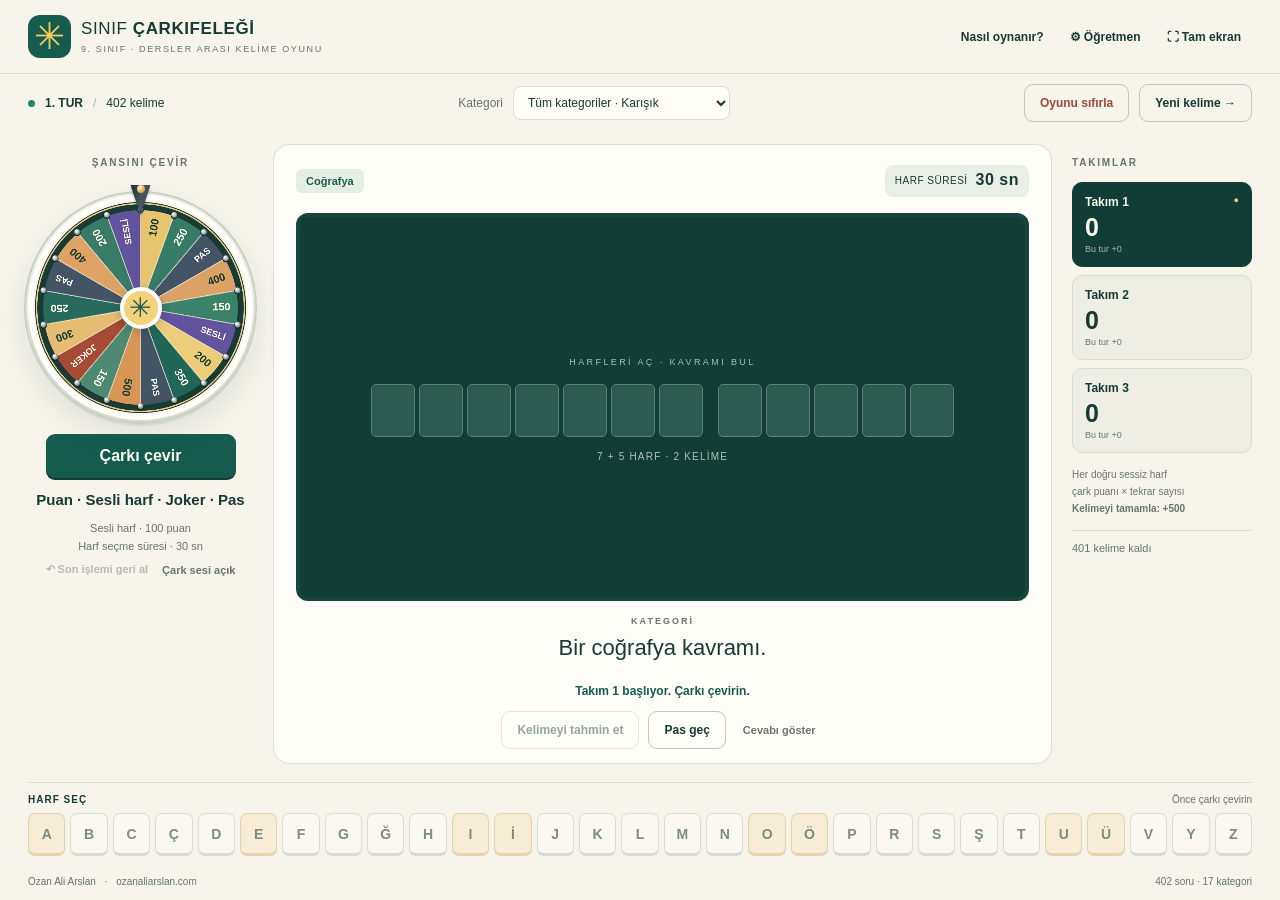
==== commit e881b569: "Add 16 international scientists to historical figures" ====
--- a/carkifelek/index.html
+++ b/carkifelek/index.html
@@ -24,4 +24,4 @@
 <p><b>Türkçe.</b> I ve İ ayrı harflerdir. İngilizce cevaplarda standart İngilizce büyük harfler kullanılır.</p><p><b>Kategori ipuçları:</b> Ekranda yalnızca “Bir müzik terimi” veya “Bir ilimiz” gibi genel ifadeler görünür. Tanım verilmez; harf açarak ilerlenir.</p><p><b>Sınıf uygulaması:</b> Kelimeyi bulan takım kavramı bir cümleyle açıklasın veya örnek versin. Farklı takım üyeleri sırayla sözcü olsun. İşlediğiniz konular için ders filtresini veya kendi soru bankanızı kullanın.</p><details><summary>İçerik ve öğretim yaklaşımı</summary><p>9. sınıf düzeyindeki temel kavramlar ve ön öğrenmeler seçilmiştir. Kavram–ipucu eşleştirme, sözlü açıklama, örneklendirme ve iş birliği TYMM'nin beceri yaklaşımını destekler. Almanca ikinci yabancı dil, bilişim seçmeli alanı olarak sunulur; dersler okulun programına göre seçilebilir.</p><p><a href="https://tymm.meb.gov.tr/ogretim-programlari" target="_blank" rel="noopener">MEB öğretim programları ↗</a></p></details><button data-close class="primary wide">Oyuna dön</button></dialog>
 <dialog id="settingsDialog"><div class="modal-head"><h2>Öğretmen masası</h2><button data-close aria-label="Kapat">✕</button></div><section class="settings-section"><h3>Takımları düzenle</h3><label>Takım sayısı<select id="teamCount"><option>2</option><option selected>3</option><option>4</option><option>5</option><option>6</option></select></label><div id="teamNames"></div><button id="saveTeams" class="primary">Takımları kaydet</button><p class="subtle">Takım sayısını değiştirmek puanları sıfırlar. Yalnızca ad değiştirmek puanları korur.</p></section><section class="settings-section"><h3>Kendi sorunu ekle</h3><form id="customForm"><label>Ders<input id="customCourse" required maxlength="60" placeholder="Örn. Matematik"></label><label>Kategori ipucu<textarea id="customClue" required maxlength="280" placeholder="Örn. Bir müzik terimi veya Bir ilimiz"></textarea></label><label>Cevap<input id="customAnswer" required maxlength="50" placeholder="Örn. MUTLAK DEĞER"></label><label>Kısa açıklama (isteğe bağlı)<textarea id="customExplanation" maxlength="320" placeholder="Cevap açıldıktan sonra gösterilir"></textarea></label><button type="submit" class="primary">Soruyu ekle</button></form><p id="customStatus" class="subtle"></p><div id="customList"></div></section><section class="settings-section"><h3>Oyun verileri</h3><p class="subtle">Puanlar ve eklediğiniz sorular bu tarayıcıda saklanır. Başka bilgisayara taşımak için oyun dosyasını dışa aktarın.</p><button id="exportBtn" class="outline">Oyunu dışa aktar</button><button id="importBtn" class="outline">İçe aktar</button><input id="importFile" hidden type="file" accept="application/json,.json"><p id="settingsStatus" role="status"></p></section></dialog>
 <dialog id="confirmDialog"><div class="modal-head"><h2 id="confirmTitle"></h2><button data-close aria-label="Kapat">✕</button></div><p id="confirmText"></p><div class="round-actions"><button id="confirmYes" class="primary">Evet, devam et</button><button data-close class="outline">Vazgeç</button></div></dialog>
-<script src="questions.js?v=7"></script><script src="app.js?v=7"></script></body></html>
+<script src="questions.js?v=8"></script><script src="app.js?v=7"></script></body></html>
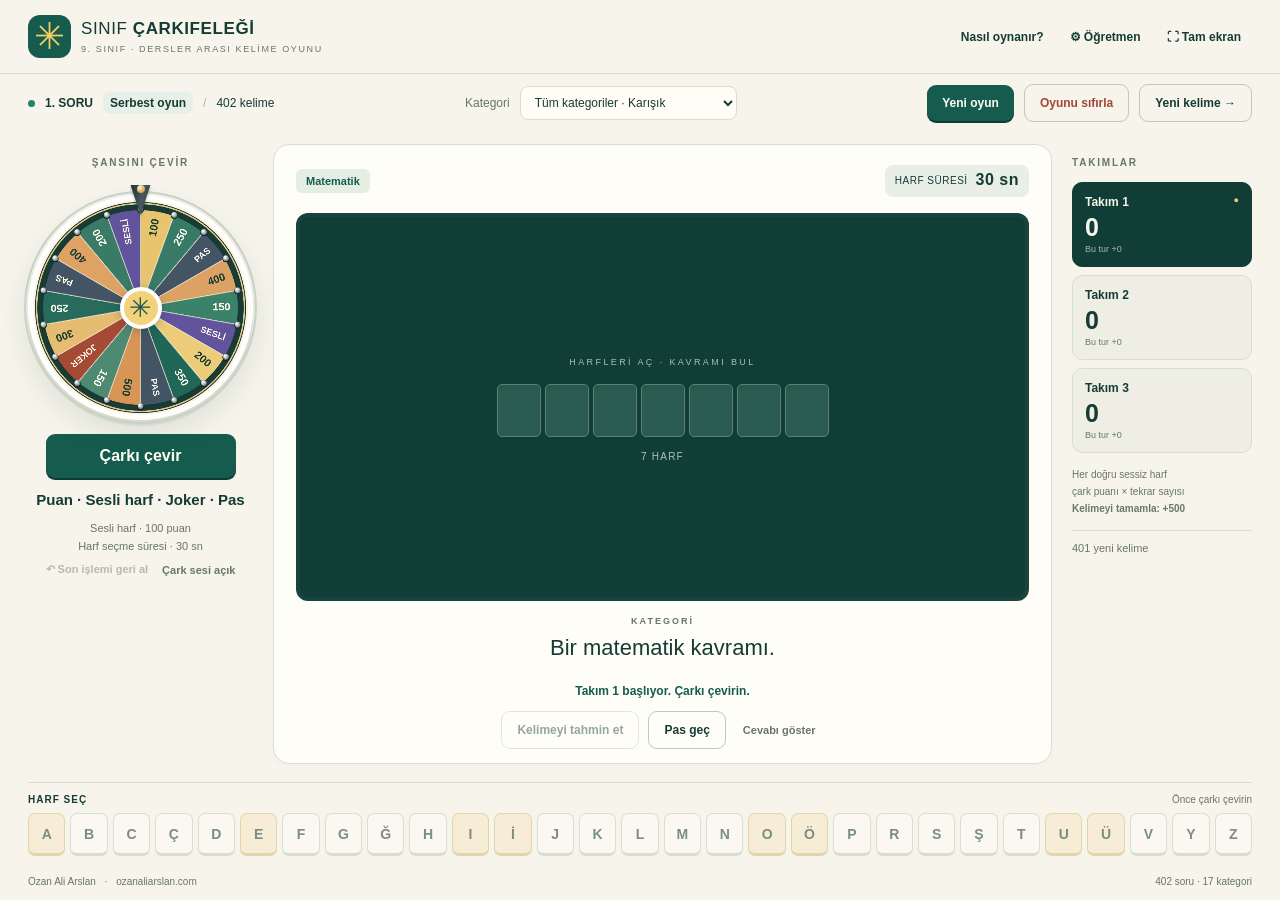
==== commit 8685150f: "Add game end conditions and space mixed category repeats" ====
--- a/carkifelek/index.html
+++ b/carkifelek/index.html
@@ -1,8 +1,8 @@
 <!doctype html>
-<html lang="tr"><head><meta charset="utf-8"><meta name="viewport" content="width=device-width, initial-scale=1"><meta name="theme-color" content="#103d36"><meta name="description" content="9. sınıflar için dersler arası ve genel kültür oyunu: çarkı çevir, harf söyle, kelimeyi bul."><title>Sınıf Çarkıfeleği | Ozan Ali Arslan</title><link rel="stylesheet" href="style.css?v=7"></head>
+<html lang="tr"><head><meta charset="utf-8"><meta name="viewport" content="width=device-width, initial-scale=1"><meta name="theme-color" content="#103d36"><meta name="description" content="9. sınıflar için dersler arası ve genel kültür oyunu: çarkı çevir, harf söyle, kelimeyi bul."><title>Sınıf Çarkıfeleği | Ozan Ali Arslan</title><link rel="stylesheet" href="style.css?v=9"></head>
 <body>
 <header><a class="brand" href="./"><span class="brand-icon">✳</span><span>SINIF <strong>ÇARKIFELEĞİ</strong><small>9. SINIF · DERSLER ARASI KELİME OYUNU</small></span></a><div class="header-actions"><button id="helpBtn" class="quiet">Nasıl oynanır?</button><button id="settingsBtn" class="quiet">⚙ Öğretmen</button><button id="fullBtn" class="quiet" title="Tam ekran">⛶ Tam ekran</button></div></header>
-<div class="toolbar"><div><span class="live-dot"></span><b id="roundNumber">1. TUR</b><span class="divider">/</span><span id="poolCount"></span></div><label>Kategori <select id="courseSelect" aria-label="Kategori seçimi"><option value="">Tüm kategoriler · Karışık</option></select></label><div class="toolbar-actions"><button id="resetBtn" class="outline reset">Oyunu sıfırla</button><button id="nextBtn" class="outline">Yeni kelime →</button></div></div>
+<div class="toolbar"><div><span class="live-dot"></span><b id="roundNumber">1. SORU</b><span id="gameProgress" class="mode-badge">Serbest oyun</span><span class="divider">/</span><span id="poolCount"></span></div><label>Kategori <select id="courseSelect" aria-label="Kategori seçimi"><option value="">Tüm kategoriler · Karışık</option></select></label><div class="toolbar-actions"><button id="newGameBtn" class="primary">Yeni oyun</button><button id="resetBtn" class="outline reset">Oyunu sıfırla</button><button id="nextBtn" class="outline">Yeni kelime →</button></div></div>
 <main>
 <aside class="wheel-panel"><div class="eyebrow">ŞANSINI ÇEVİR</div><div class="wheel-wrap"><div id="wheelPointer" class="pointer" aria-hidden="true"></div><canvas id="wheel" width="600" height="600" aria-label="18 eş dilimli çark. Üç pas, iki sesli harf ve bir joker."></canvas><div class="wheel-hub">✳</div></div><button id="spinBtn" class="primary spin">Çarkı çevir</button><div id="wheelValue" class="wheel-value">Harf başına puan</div><div class="mini-rule">Sesli harf · 100 puan<br>Harf seçme süresi · 30 sn</div><div class="wheel-tools"><button id="undoBtn" class="text-button">↶ Son işlemi geri al</button><button id="wheelSoundBtn" class="text-button" type="button" aria-pressed="true">Çark sesi açık</button></div></aside>
 <section class="stage"><div class="stage-top"><span id="courseBadge" class="course-badge"></span><div id="letterTimer" class="letter-timer" role="timer" aria-label="Harf seçme süresi"><span>HARF SÜRESİ</span><strong id="letterSeconds">30 sn</strong></div></div><div class="board-shell"><div class="board-label">HARFLERİ AÇ · KAVRAMI BUL</div><div id="board" class="board" aria-label="Gizli kelime panosu"></div><div id="letterCount" class="letter-count"></div></div><div id="clueLabel" class="clue-label">KATEGORİ</div><p id="clue" class="clue"></p>
@@ -15,6 +15,7 @@
 <section class="keyboard-panel" aria-label="Harf seçimi"><div class="keyboard-label"><b>HARF SEÇ</b><span id="keyboardHint">Önce çarkı çevirin</span></div><div id="keyboard" class="keyboard"></div></section>
 <footer><span>Ozan Ali Arslan <span class="footer-dot">·</span> ozanaliarslan.com</span><span id="bankInfo"></span></footer>
 <dialog id="helpDialog"><div class="modal-head"><h2>Bir çark, bütün dersler.</h2><button data-close aria-label="Kapat">✕</button></div><p>3–4 kişilik takımlar kurun. Öğretmen siteyi tahtaya veya projeksiyona yansıtsın; öğrencilerin söyledikleri harfleri tıklasın.</p><ol>
+<li><b>Oyun türünü seçin.</b> Yeni oyun düğmesiyle soru sayısı, hedef puan veya takım sırası sınırı belirleyebilir ya da serbest oynayabilirsiniz. Karışık oyunda aynı kategori tekrar gelmeden önce altı farklı kategori oynanır.</li>
 <li><b>Çarkı çevirin.</b> Çarkta 18 eş dilim var. Üçü PAS. Çark durduğunda harf seçmek için 30 saniyeniz var. Süre dolarsa sıra diğer takıma geçer.</li>
 <li><b>Sessiz harf seçin.</b> Doğru harfin tüm yerleri açılır ve her biri çarktaki puanı kazandırır. Doğru harfte yeniden çevirirsiniz. Yanlış harfte sıra geçer.</li>
 <li><b>Sesli harf alın.</b> Kapalı sessiz harf kaldığı sürece seçtiğiniz her farklı sesli 100 puana mal olur. Harf kelimede yoksa da bedeli düşer. Tüm sessizler açılınca sesliler ücretsizdir.</li>
@@ -23,5 +24,25 @@
 <p><b>Çarkın özel dilimleri.</b> <b>SESLİ</b> bir ücretsiz sesli harf hakkı verir. <b>JOKER</b> ücretsiz bir sesli ya da 300 puanlık bir sessiz harf seçtirir. <b>PAS</b> sırayı diğer takıma geçirir. Kelimedeki sesliler zaten açıksa SESLİ hakkı Joker'e dönüşür.</p>
 <p><b>Türkçe.</b> I ve İ ayrı harflerdir. İngilizce cevaplarda standart İngilizce büyük harfler kullanılır.</p><p><b>Kategori ipuçları:</b> Ekranda yalnızca “Bir müzik terimi” veya “Bir ilimiz” gibi genel ifadeler görünür. Tanım verilmez; harf açarak ilerlenir.</p><p><b>Sınıf uygulaması:</b> Kelimeyi bulan takım kavramı bir cümleyle açıklasın veya örnek versin. Farklı takım üyeleri sırayla sözcü olsun. İşlediğiniz konular için ders filtresini veya kendi soru bankanızı kullanın.</p><details><summary>İçerik ve öğretim yaklaşımı</summary><p>9. sınıf düzeyindeki temel kavramlar ve ön öğrenmeler seçilmiştir. Kavram–ipucu eşleştirme, sözlü açıklama, örneklendirme ve iş birliği TYMM'nin beceri yaklaşımını destekler. Almanca ikinci yabancı dil, bilişim seçmeli alanı olarak sunulur; dersler okulun programına göre seçilebilir.</p><p><a href="https://tymm.meb.gov.tr/ogretim-programlari" target="_blank" rel="noopener">MEB öğretim programları ↗</a></p></details><button data-close class="primary wide">Oyuna dön</button></dialog>
 <dialog id="settingsDialog"><div class="modal-head"><h2>Öğretmen masası</h2><button data-close aria-label="Kapat">✕</button></div><section class="settings-section"><h3>Takımları düzenle</h3><label>Takım sayısı<select id="teamCount"><option>2</option><option selected>3</option><option>4</option><option>5</option><option>6</option></select></label><div id="teamNames"></div><button id="saveTeams" class="primary">Takımları kaydet</button><p class="subtle">Takım sayısını değiştirmek puanları sıfırlar. Yalnızca ad değiştirmek puanları korur.</p></section><section class="settings-section"><h3>Kendi sorunu ekle</h3><form id="customForm"><label>Ders<input id="customCourse" required maxlength="60" placeholder="Örn. Matematik"></label><label>Kategori ipucu<textarea id="customClue" required maxlength="280" placeholder="Örn. Bir müzik terimi veya Bir ilimiz"></textarea></label><label>Cevap<input id="customAnswer" required maxlength="50" placeholder="Örn. MUTLAK DEĞER"></label><label>Kısa açıklama (isteğe bağlı)<textarea id="customExplanation" maxlength="320" placeholder="Cevap açıldıktan sonra gösterilir"></textarea></label><button type="submit" class="primary">Soruyu ekle</button></form><p id="customStatus" class="subtle"></p><div id="customList"></div></section><section class="settings-section"><h3>Oyun verileri</h3><p class="subtle">Puanlar ve eklediğiniz sorular bu tarayıcıda saklanır. Başka bilgisayara taşımak için oyun dosyasını dışa aktarın.</p><button id="exportBtn" class="outline">Oyunu dışa aktar</button><button id="importBtn" class="outline">İçe aktar</button><input id="importFile" hidden type="file" accept="application/json,.json"><p id="settingsStatus" role="status"></p></section></dialog>
+<dialog id="gameDialog" class="game-setup">
+ <div class="modal-head"><h2>Yeni oyun</h2><button data-close aria-label="Kapat">✕</button></div>
+ <form id="gameSetup">
+  <label>Oyun türü
+   <select id="gameMode">
+    <option value="free">Serbest oyun</option>
+    <option value="questions">Soru sayısına göre</option>
+    <option value="score">Hedef puana göre</option>
+    <option value="turns">Tur sayısına göre</option>
+   </select>
+  </label>
+  <label id="gameLimitLabel" hidden><span id="gameLimitName">Sınır</span>
+   <input id="gameLimit" type="number" min="1" max="1000000" step="1" disabled>
+  </label>
+  <label>Başlangıç kategorisi <select id="gameCategory"></select></label>
+  <p class="subtle">Tur modunda sıra değiştiğinde veya soru kapandığında bir takım sırası tamamlanır.</p>
+  <p class="subtle">Yeni oyun puanları ve soru geçmişini sıfırlar.</p>
+  <button type="submit" class="primary wide">Oyunu başlat</button>
+ </form>
+</dialog>
 <dialog id="confirmDialog"><div class="modal-head"><h2 id="confirmTitle"></h2><button data-close aria-label="Kapat">✕</button></div><p id="confirmText"></p><div class="round-actions"><button id="confirmYes" class="primary">Evet, devam et</button><button data-close class="outline">Vazgeç</button></div></dialog>
-<script src="questions.js?v=8"></script><script src="app.js?v=7"></script></body></html>
+<script src="questions.js?v=8"></script><script src="app.js?v=9"></script></body></html>
--- a/carkifelek/style.css
+++ b/carkifelek/style.css
@@ -88,3 +88,18 @@
 .answer-note[hidden] { display: none; }
 .answer-note h2 { margin: 0 0 4px; font-size: 12px; }
 .answer-note p { margin: 0; font-size: clamp(14px, 1.3vw, 18px); line-height: 1.4; overflow-wrap: anywhere; }
+
+.mode-badge {
+ padding: 4px 7px;
+ border-radius: 7px;
+ background: #e6f0e8;
+ color: var(--ink);
+ font-weight: 700;
+ white-space: nowrap;
+}
+.toolbar > div:first-child { flex-wrap: wrap; }
+.game-setup { max-width: 455px; }
+.game-setup [hidden] { display: none; }
+.game-setup form label { margin: 0 0 13px; }
+.game-setup form select { max-width: none; width: 100%; }
+.game-setup form .subtle { margin: 7px 0; }
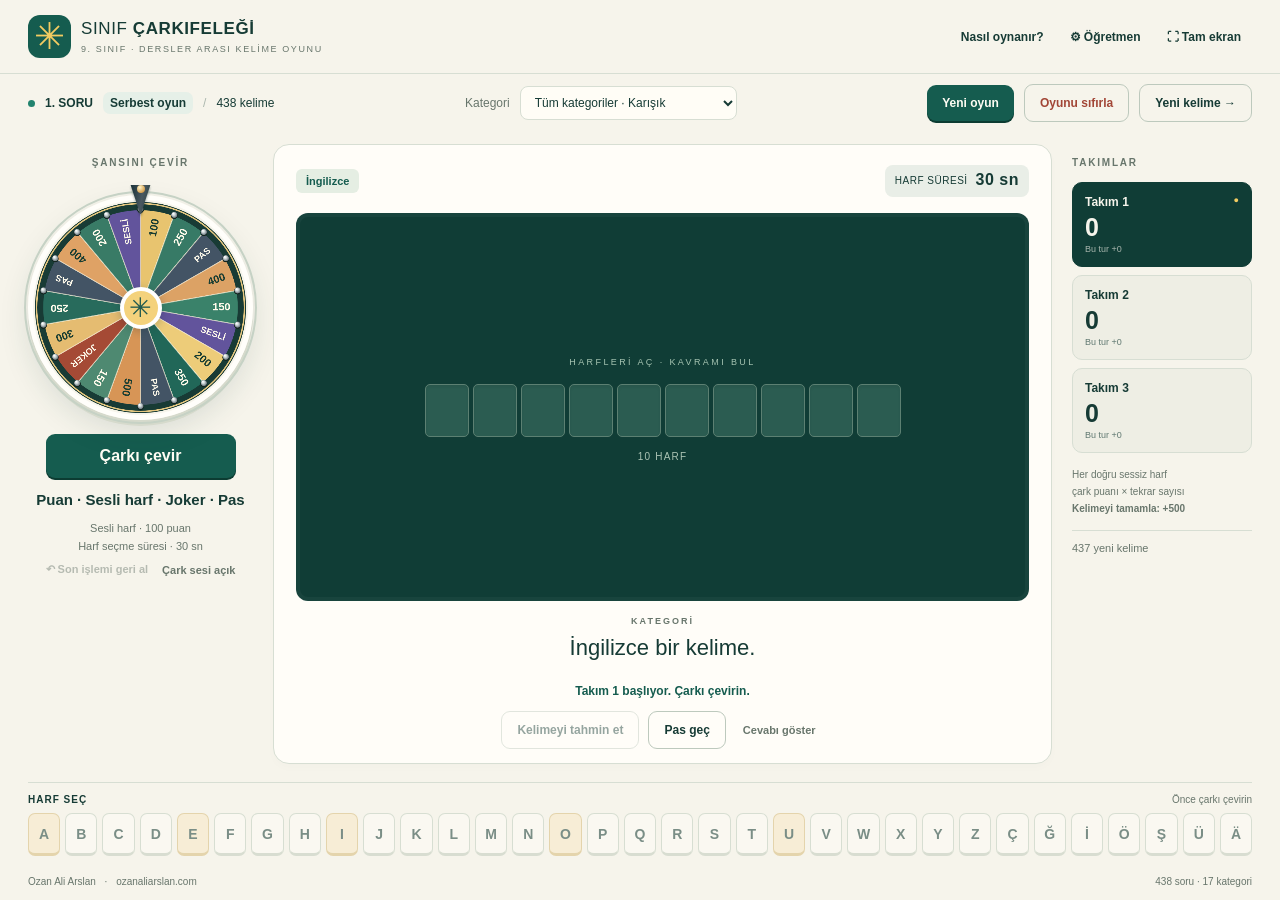
==== commit e273b047: "Expand the math question bank with 36 terms and explanations" ====
--- a/carkifelek/index.html
+++ b/carkifelek/index.html
@@ -45,4 +45,4 @@
  </form>
 </dialog>
 <dialog id="confirmDialog"><div class="modal-head"><h2 id="confirmTitle"></h2><button data-close aria-label="Kapat">✕</button></div><p id="confirmText"></p><div class="round-actions"><button id="confirmYes" class="primary">Evet, devam et</button><button data-close class="outline">Vazgeç</button></div></dialog>
-<script src="questions.js?v=8"></script><script src="app.js?v=9"></script></body></html>
+<script src="questions.js?v=10"></script><script src="app.js?v=9"></script></body></html>
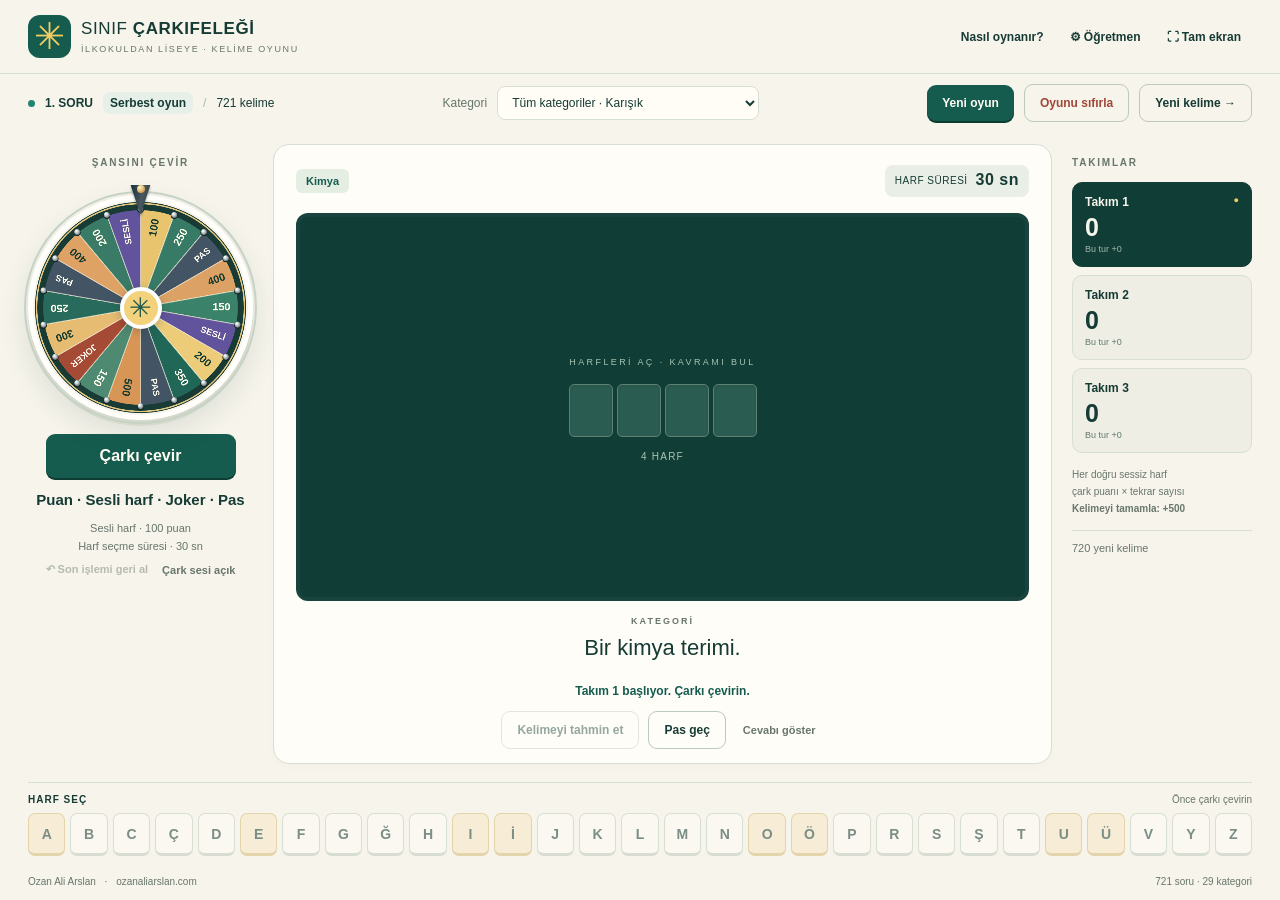
==== commit 76f626e5: "Expand word bank across primary, middle and high school subjects" ====
--- a/carkifelek/index.html
+++ b/carkifelek/index.html
@@ -1,7 +1,7 @@
 <!doctype html>
-<html lang="tr"><head><meta charset="utf-8"><meta name="viewport" content="width=device-width, initial-scale=1"><meta name="theme-color" content="#103d36"><meta name="description" content="9. sınıflar için dersler arası ve genel kültür oyunu: çarkı çevir, harf söyle, kelimeyi bul."><title>Sınıf Çarkıfeleği | Ozan Ali Arslan</title><link rel="stylesheet" href="style.css?v=9"></head>
+<html lang="tr"><head><meta charset="utf-8"><meta name="viewport" content="width=device-width, initial-scale=1"><meta name="theme-color" content="#103d36"><meta name="description" content="İlkokuldan liseye dersler arası ve genel kültür oyunu: çarkı çevir, harf söyle, kelimeyi bul."><title>Sınıf Çarkıfeleği | Ozan Ali Arslan</title><link rel="stylesheet" href="style.css?v=9"></head>
 <body>
-<header><a class="brand" href="./"><span class="brand-icon">✳</span><span>SINIF <strong>ÇARKIFELEĞİ</strong><small>9. SINIF · DERSLER ARASI KELİME OYUNU</small></span></a><div class="header-actions"><button id="helpBtn" class="quiet">Nasıl oynanır?</button><button id="settingsBtn" class="quiet">⚙ Öğretmen</button><button id="fullBtn" class="quiet" title="Tam ekran">⛶ Tam ekran</button></div></header>
+<header><a class="brand" href="./"><span class="brand-icon">✳</span><span>SINIF <strong>ÇARKIFELEĞİ</strong><small>İLKOKULDAN LİSEYE · KELİME OYUNU</small></span></a><div class="header-actions"><button id="helpBtn" class="quiet">Nasıl oynanır?</button><button id="settingsBtn" class="quiet">⚙ Öğretmen</button><button id="fullBtn" class="quiet" title="Tam ekran">⛶ Tam ekran</button></div></header>
 <div class="toolbar"><div><span class="live-dot"></span><b id="roundNumber">1. SORU</b><span id="gameProgress" class="mode-badge">Serbest oyun</span><span class="divider">/</span><span id="poolCount"></span></div><label>Kategori <select id="courseSelect" aria-label="Kategori seçimi"><option value="">Tüm kategoriler · Karışık</option></select></label><div class="toolbar-actions"><button id="newGameBtn" class="primary">Yeni oyun</button><button id="resetBtn" class="outline reset">Oyunu sıfırla</button><button id="nextBtn" class="outline">Yeni kelime →</button></div></div>
 <main>
 <aside class="wheel-panel"><div class="eyebrow">ŞANSINI ÇEVİR</div><div class="wheel-wrap"><div id="wheelPointer" class="pointer" aria-hidden="true"></div><canvas id="wheel" width="600" height="600" aria-label="18 eş dilimli çark. Üç pas, iki sesli harf ve bir joker."></canvas><div class="wheel-hub">✳</div></div><button id="spinBtn" class="primary spin">Çarkı çevir</button><div id="wheelValue" class="wheel-value">Harf başına puan</div><div class="mini-rule">Sesli harf · 100 puan<br>Harf seçme süresi · 30 sn</div><div class="wheel-tools"><button id="undoBtn" class="text-button">↶ Son işlemi geri al</button><button id="wheelSoundBtn" class="text-button" type="button" aria-pressed="true">Çark sesi açık</button></div></aside>
@@ -22,7 +22,7 @@
 <li><b>Kelimeyi tamamlayın.</b> Son harfi açan takım 500 puan alır. Cevap açıldığında tahtanın altında kısa bir bilgi notu görünür.</li>
 </ol>
 <p><b>Çarkın özel dilimleri.</b> <b>SESLİ</b> bir ücretsiz sesli harf hakkı verir. <b>JOKER</b> ücretsiz bir sesli ya da 300 puanlık bir sessiz harf seçtirir. <b>PAS</b> sırayı diğer takıma geçirir. Kelimedeki sesliler zaten açıksa SESLİ hakkı Joker'e dönüşür.</p>
-<p><b>Türkçe.</b> I ve İ ayrı harflerdir. İngilizce cevaplarda standart İngilizce büyük harfler kullanılır.</p><p><b>Kategori ipuçları:</b> Ekranda yalnızca “Bir müzik terimi” veya “Bir ilimiz” gibi genel ifadeler görünür. Tanım verilmez; harf açarak ilerlenir.</p><p><b>Sınıf uygulaması:</b> Kelimeyi bulan takım kavramı bir cümleyle açıklasın veya örnek versin. Farklı takım üyeleri sırayla sözcü olsun. İşlediğiniz konular için ders filtresini veya kendi soru bankanızı kullanın.</p><details><summary>İçerik ve öğretim yaklaşımı</summary><p>9. sınıf düzeyindeki temel kavramlar ve ön öğrenmeler seçilmiştir. Kavram–ipucu eşleştirme, sözlü açıklama, örneklendirme ve iş birliği TYMM'nin beceri yaklaşımını destekler. Almanca ikinci yabancı dil, bilişim seçmeli alanı olarak sunulur; dersler okulun programına göre seçilebilir.</p><p><a href="https://tymm.meb.gov.tr/ogretim-programlari" target="_blank" rel="noopener">MEB öğretim programları ↗</a></p></details><button data-close class="primary wide">Oyuna dön</button></dialog>
+<p><b>Türkçe.</b> I ve İ ayrı harflerdir. İngilizce cevaplarda standart İngilizce büyük harfler kullanılır.</p><p><b>Kategori ipuçları:</b> Ekranda yalnızca “Bir müzik terimi” veya “Bir ilimiz” gibi genel ifadeler görünür. Tanım verilmez; harf açarak ilerlenir.</p><p><b>Sınıf uygulaması:</b> Kelimeyi bulan takım kavramı bir cümleyle açıklasın veya örnek versin. Farklı takım üyeleri sırayla sözcü olsun. İşlediğiniz konular için ders filtresini veya kendi soru bankanızı kullanın.</p><details><summary>İçerik ve öğretim yaklaşımı</summary><p>İlkokuldan liseye farklı düzeylerdeki temel ve ileri kavramlar ders adlarına göre bir araya getirilmiştir. Kavram–ipucu eşleştirme, sözlü açıklama, örneklendirme ve iş birliği TYMM'nin beceri yaklaşımını destekler. Almanca ikinci yabancı dil, bilişim seçmeli alanı olarak sunulur; dersler okulun programına göre seçilebilir.</p><p><a href="https://tymm.meb.gov.tr/ogretim-programlari" target="_blank" rel="noopener">MEB öğretim programları ↗</a></p></details><button data-close class="primary wide">Oyuna dön</button></dialog>
 <dialog id="settingsDialog"><div class="modal-head"><h2>Öğretmen masası</h2><button data-close aria-label="Kapat">✕</button></div><section class="settings-section"><h3>Takımları düzenle</h3><label>Takım sayısı<select id="teamCount"><option>2</option><option selected>3</option><option>4</option><option>5</option><option>6</option></select></label><div id="teamNames"></div><button id="saveTeams" class="primary">Takımları kaydet</button><p class="subtle">Takım sayısını değiştirmek puanları sıfırlar. Yalnızca ad değiştirmek puanları korur.</p></section><section class="settings-section"><h3>Kendi sorunu ekle</h3><form id="customForm"><label>Ders<input id="customCourse" required maxlength="60" placeholder="Örn. Matematik"></label><label>Kategori ipucu<textarea id="customClue" required maxlength="280" placeholder="Örn. Bir müzik terimi veya Bir ilimiz"></textarea></label><label>Cevap<input id="customAnswer" required maxlength="50" placeholder="Örn. MUTLAK DEĞER"></label><label>Kısa açıklama (isteğe bağlı)<textarea id="customExplanation" maxlength="320" placeholder="Cevap açıldıktan sonra gösterilir"></textarea></label><button type="submit" class="primary">Soruyu ekle</button></form><p id="customStatus" class="subtle"></p><div id="customList"></div></section><section class="settings-section"><h3>Oyun verileri</h3><p class="subtle">Puanlar ve eklediğiniz sorular bu tarayıcıda saklanır. Başka bilgisayara taşımak için oyun dosyasını dışa aktarın.</p><button id="exportBtn" class="outline">Oyunu dışa aktar</button><button id="importBtn" class="outline">İçe aktar</button><input id="importFile" hidden type="file" accept="application/json,.json"><p id="settingsStatus" role="status"></p></section></dialog>
 <dialog id="gameDialog" class="game-setup">
  <div class="modal-head"><h2>Yeni oyun</h2><button data-close aria-label="Kapat">✕</button></div>
@@ -45,4 +45,4 @@
  </form>
 </dialog>
 <dialog id="confirmDialog"><div class="modal-head"><h2 id="confirmTitle"></h2><button data-close aria-label="Kapat">✕</button></div><p id="confirmText"></p><div class="round-actions"><button id="confirmYes" class="primary">Evet, devam et</button><button data-close class="outline">Vazgeç</button></div></dialog>
-<script src="questions.js?v=10"></script><script src="app.js?v=9"></script></body></html>
+<script src="questions.js?v=11"></script><script src="app.js?v=9"></script></body></html>
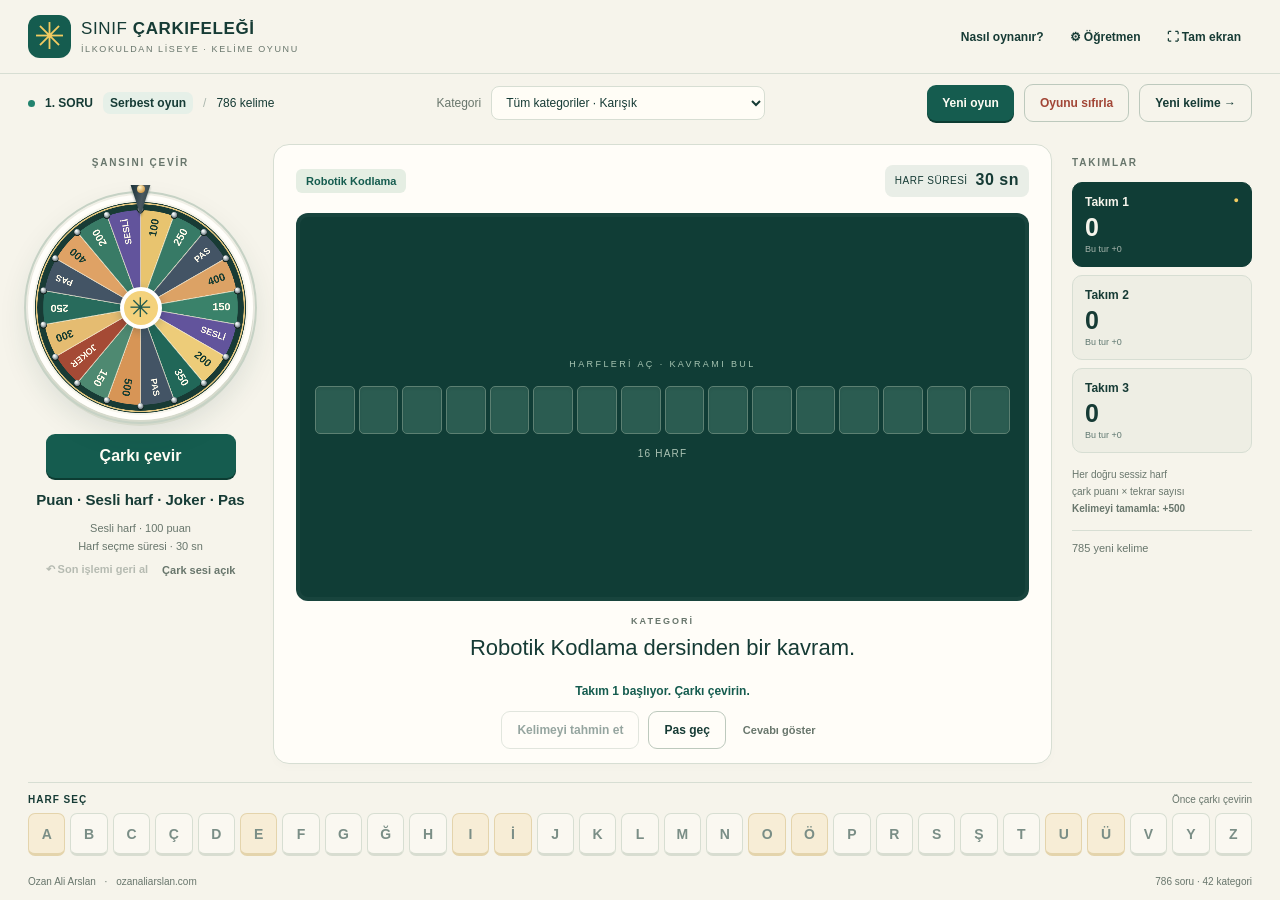
==== commit 9656d411: "Add vocabulary for 13 further TYMM subjects" ====
--- a/carkifelek/index.html
+++ b/carkifelek/index.html
@@ -45,4 +45,4 @@
  </form>
 </dialog>
 <dialog id="confirmDialog"><div class="modal-head"><h2 id="confirmTitle"></h2><button data-close aria-label="Kapat">✕</button></div><p id="confirmText"></p><div class="round-actions"><button id="confirmYes" class="primary">Evet, devam et</button><button data-close class="outline">Vazgeç</button></div></dialog>
-<script src="questions.js?v=11"></script><script src="app.js?v=9"></script></body></html>
+<script src="questions.js?v=12"></script><script src="app.js?v=9"></script></body></html>
